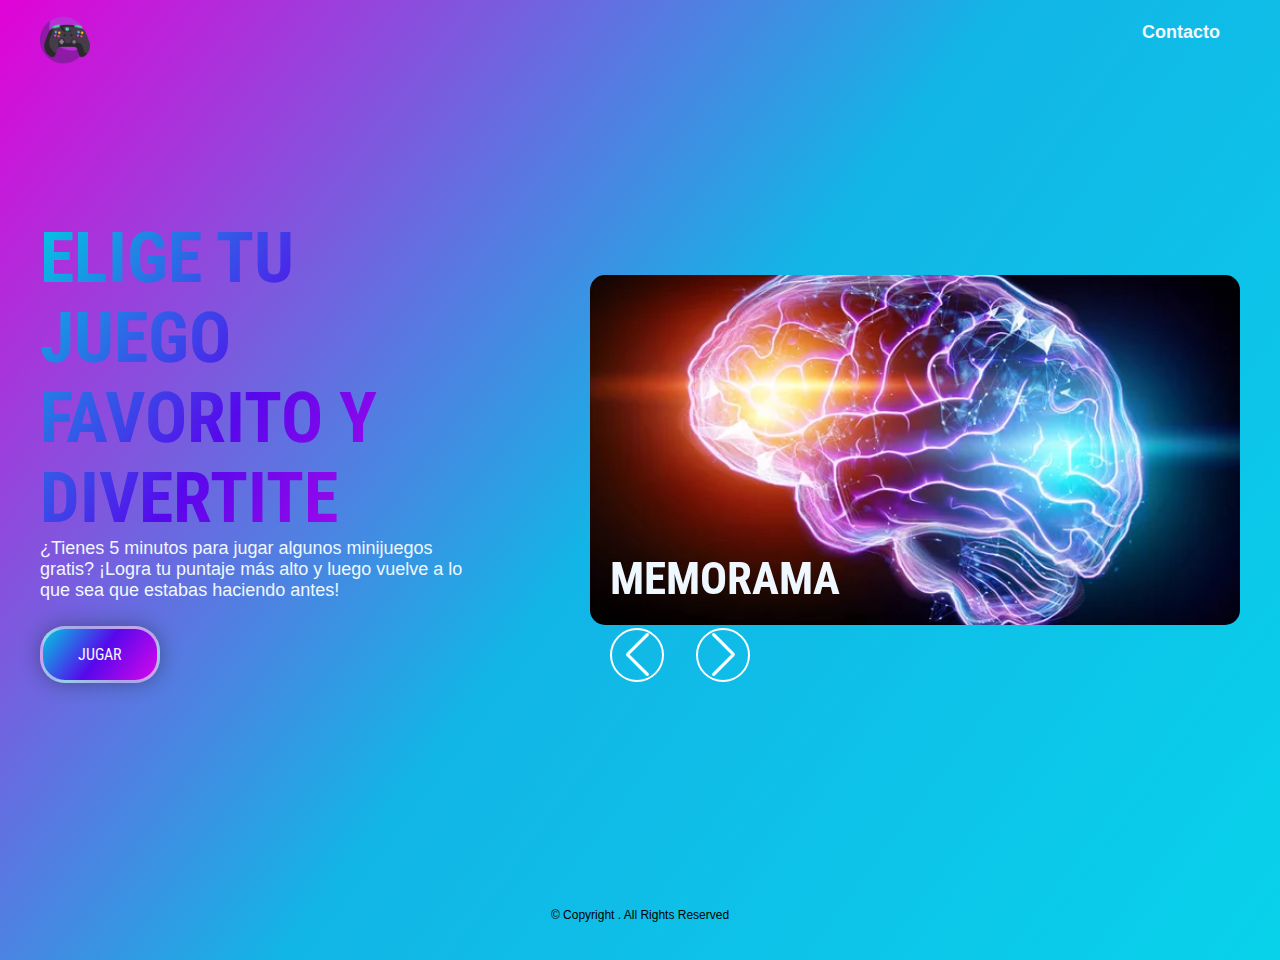
==== index.html @ 5dc05a00 "Merge pull request #13 from LucasGomezPonce/desarrollo" ====
<!DOCTYPE html>
<html lang="en">
  <head>
    <meta charset="UTF-8" />
    <meta name="viewport" content="width=device-width, initial-scale=1.0" />
    <title>Games</title>
    <link rel="stylesheet" href="static/css/styles.css" />
    <link
      rel="stylesheet"
      href="https://cdn.jsdelivr.net/npm/swiper@9/swiper-bundle.min.css"
    />
    <link
      rel="stylesheet"
      href="https://cdnjs.cloudflare.com/ajax/libs/font-awesome/6.4.0/css/all.min.css"
      integrity="sha512-iecdLmaskl7CVkqkXNQ/ZH/XLlvWZOJyj7Yy7tcenmpD1ypASozpmT/E0iPtmFIB46ZmdtAc9eNBvH0H/ZpiBw=="
      crossorigin="anonymous"
      referrerpolicy="no-referrer"
    />
  </head>

  <body class="conteiner">
    <header class="header">
      <div class="menu">
        <img class="logo" src="static/img/controlador.png" alt="" />
        <input type="checkbox" id="menu" />
        <label for="menu">
          <img class="icono-menu" src="static/img/menu-de-hamburguesas.png" />
        </label>

        <nav class="navbar">
          <ul>
            <li>
              <a href="#contact"><i></i> <span>Contacto</span></a>
            </li>
          </ul>
        </nav>
      </div>
      <div class="header-conteiner">
        <div class="header-txt">
          <h1>Elige tu juego favorito y divertite</h1>
          <p>
            ¿Tienes 5 minutos para jugar algunos minijuegos gratis? ¡Logra tu
            puntaje más alto y luego vuelve a lo que sea que estabas haciendo
            antes!
          </p>
          <a href="" class="btn-1">Jugar</a>
        </div>
      </div>

      <div class="images">
        <div class="swiper mySwiper">
          <div class="swiper-wrapper">
            <div class="swiper-slide">
              <a href="templates/juegoMemoria.html"
                ><img src="static/img/memorama.jpg" alt="" id="enlace" />
                <h3>Memorama</h3></a
              >
            </div>
            <div class="swiper-slide">
              <a href=""
                ><img src="static/img/ppt.avif" alt="" id="enlace" />
                <h3>Piedra-Papel-Tijera</h3></a
              >
            </div>
            <div class="swiper-slide">
              <a href=""
                ><img src="static/img/tateti.jpg" alt="" id="enlace" />
                <h3>TaTeTi</h3></a
              >
            </div>
          </div>
        </div>
      </div>
      <div class="rows">
        <div class="swiper-button-next"></div>
        <div class="swiper-button-prev"></div>
      </div>
    </header>

    <footer>
      <div>&copy; Copyright . All Rights Reserved</div>
    </footer>
    <script src="https://cdn.jsdelivr.net/npm/swiper@11/swiper-bundle.min.js"></script>
    <script src="static/js/index.js"></script>
  </body>
</html>
---- static/css/styles.css ----
@import url("https://fonts.googleapis.com/css2?family=Roboto+Condensed:wght@400;700&display=swap");

/*
  font-family: "Roboto Condensed", sans-serif;
*/

* {
  margin: 0;
  padding: 0;
  box-sizing: border-box;
  text-decoration: none;
  list-style: none;
}

body {
  font-family: Arial, Helvetica, sans-serif;
}
.conteiner {
  max-width: 1200px;
  margin: 0 auto;
  background: rgb(8, 210, 235);
  background: linear-gradient(
    307deg,
    rgba(8, 210, 235, 1) 0%,
    rgb(18, 181, 230) 50%,
    rgba(226, 2, 215, 1) 100%
  );
}

.header {
  background-position: center center;
  background-repeat: no-repeat;
  background-size: cover;
  display: flex;
  position: relative;
  min-height: 100vh;
  align-items: center;
}

.logo {
  margin-top: 15px;
  width: 50px;
}

.menu {
  position: absolute;
  top: 0;
  right: 0;
  left: 0;
  display: flex;
  align-items: center;
  justify-content: space-between;
}

.menu .navbar ul li {
  position: relative;
  float: left;
}

.menu .navbar ul li a {
  font-size: 18px;
  padding: 20px;
  color: aliceblue;
  display: block;
  font-weight: bold;
}

.menu .navbar ul li a:hover {
  color: rgb(240, 43, 230);
}

.icono-menu {
  width: 70px;
  padding: 10px 10px;
}

#menu {
  display: none;
}

.menu label {
  cursor: pointer;
  display: none;
}

.header-txt {
  width: 40%;
}

.header-txt h1 {
  font-size: 70px;
  line-height: 80px;
  font-weight: 700;
  text-transform: uppercase;
  background-image: linear-gradient(
    307deg,
    rgb(216, 8, 235) 0%,
    rgb(87, 8, 235) 50%,
    rgb(2, 200, 226) 100%
  );
  background-clip: text;
  -webkit-text-fill-color: transparent;
  -webkit-text-fill-color: transparent;
  font-family: "Roboto Condensed", sans-serif;
}

.header-txt p {
  font-size: 18px;
  color: aliceblue;
  font-weight: 500;
  margin-bottom: 25px;
}

.btn-1 {
  display: inline-block;
  padding: 16px 35px;
  border-radius: 25px;
  text-transform: uppercase;
  color: aliceblue;
  background-image: linear-gradient(
    307deg,
    rgb(216, 8, 235) 0%,
    rgb(87, 8, 235) 50%,
    rgb(2, 200, 226) 100%
  );
  border: 3px solid rgba(207, 231, 235, 0.7);
  box-shadow: 0 0 20px rgba(21, 29, 31, 0.4);
  font-family: "Roboto Condensed", sans-serif;
}

.btn-1:hover {
  background-image: linear-gradient(
    307deg,
    rgb(216, 8, 235, 0.8) 0%,
    rgba(133, 84, 224, 0.2) 50%,
    rgb(2, 200, 226, 0.8) 100%
  );
}

.images {
  width: 650px;
  height: 350px;
  position: absolute;
  right: 0;
}

.swiper {
  width: 100%;
  height: 100%;
}

.swiper-slide {
  display: flex;
  justify-content: center;
  align-items: center;
  position: relative;
}

.swiper-slide h3 {
  position: absolute;
  left: 20px;
  bottom: 20px;
  color: aliceblue;
  font-family: "Roboto Condensed", sans-serif;
  font-size: 45px;
  text-transform: uppercase;
}

.swiper-slide img {
  display: block;
  width: 100%;
  height: 100%;
  object-fit: cover;
  border-radius: 15px;
}

.rows {
  width: 160px;
  position: absolute;
  right: 480px;
  bottom: 250px;
}

.swiper-button-next {
  padding: 25px 25px;
  border-radius: 50%;
  border: 2px solid #fff;
  font-size: 15px;
}

.swiper-button-prev {
  padding: 25px 25px;
  border-radius: 50%;
  border: 2px solid #fff;
  font-size: 15px;
}

.swiper-button-prev::after {
  font-size: 25px;
  color: #fff;
}

.swiper-button-next::after {
  font-size: 25px;
  color: #fff;
}

footer {
  text-align: center;
  padding: 8px;
  border-radius: 8px;
  margin-bottom: 30px;
}

footer div {
  font-size: 12px;
}

footer {
  text-align: center;
  padding: 8px;
  border-radius: 8px;
  margin-bottom: 30px;
}

footer div {
  font-size: 12px;
}

/*******************/
/*Pagina responsiva*/
/*******************/

@media screen and (max-width: 1140px) {
  .menu {
    padding: 30px;
  }

  .menu label {
    display: initial;
  }

  .menu .navbar {
    position: absolute;
    top: 73%;
    left: 0;
    right: 0;
    background-color: #3f3f3f48;
    backdrop-filter: blur(5px);
    display: none;
    border-radius: 15px;
    text-align: center;
  }

  .menu .navbar ul li {
    width: 100%;
  }

  #menu:checked ~ .navbar {
    display: initial;
  }

  .header {
    padding: 80px 30px 50px 30px;
    align-items: self-start;
    flex-direction: column;
    align-items: center;
  }

  .header-txt {
    padding-top: 70px;
    text-align: center;
    width: 100%;
    margin-bottom: 30px;
  }

  .header-txt h1 {
    margin-bottom: 10px;
  }

  .images {
    position: initial;
    width: 500px;
    height: 300px;
    margin: 20px;
  }
  .rows {
    display: none;
  }

  .swiper-slide h3 {
    font-size: 35px;
  }
}

@media screen and (max-width: 580px) {
  .icono-menu {
    width: 55px;
    padding: 10px 10px;
  }
  .logo {
    width: 45px;
  }
  .header-txt h1 {
    font-size: 60px;
    line-height: 80px;
    font-weight: 700;
  }

  .header-txt p {
    font-size: 14px;
    color: aliceblue;
    font-weight: 500;
    margin-bottom: 25px;
  }

  .images {
    position: initial;
    width: 400px;
    height: 250px;
    margin: 10px;
  }

  .swiper-slide h3 {
    font-size: 25px;
  }
}
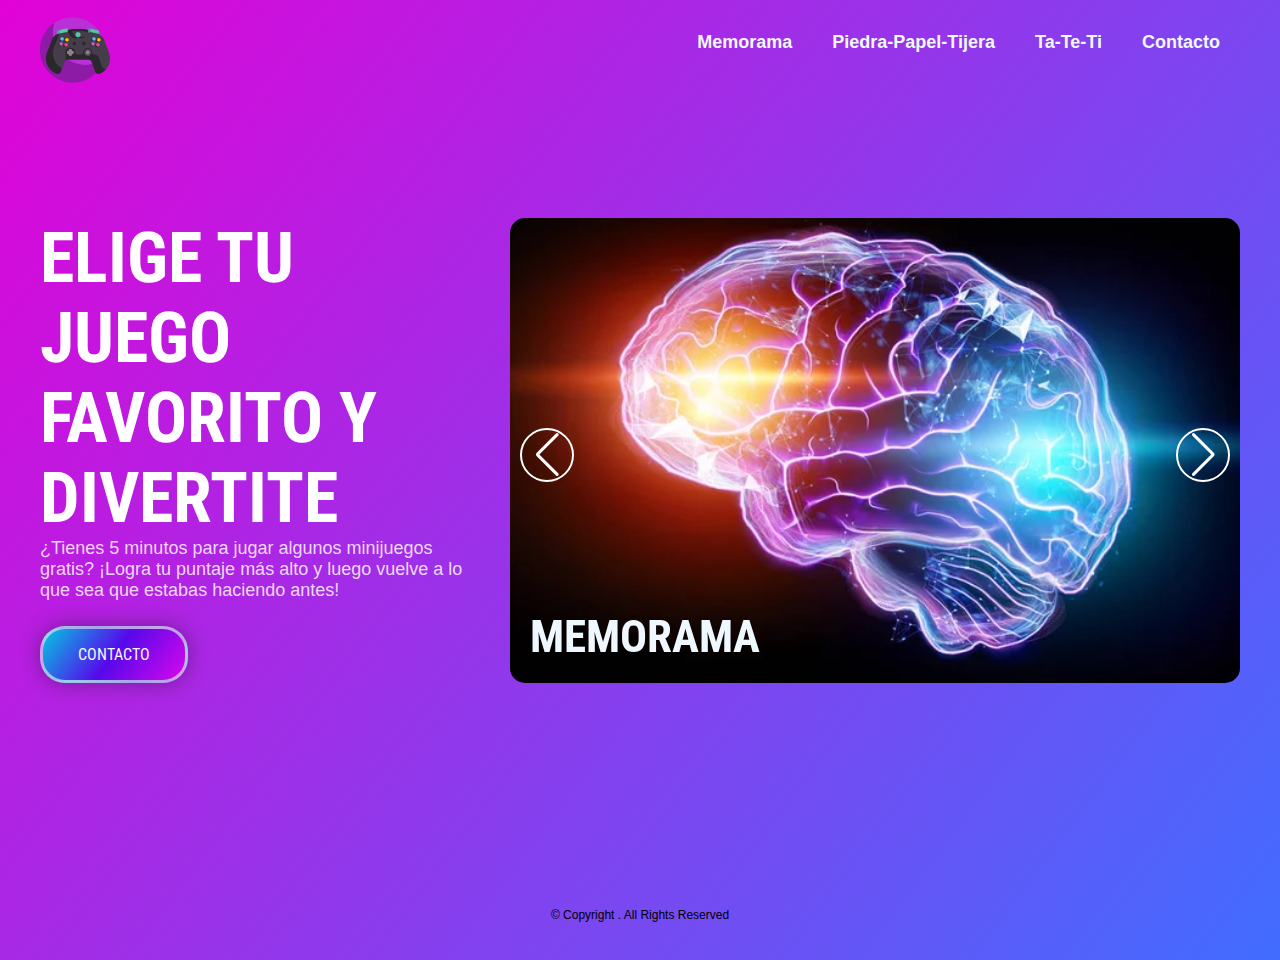
==== commit 26f545ad: "Merge pull request #16 from AlexUnju/desarrollo" ====
--- a/index.html
+++ b/index.html
@@ -18,7 +18,7 @@
     />
   </head>
 
-  <body class="conteiner">
+  <body class="container">
     <header class="header">
       <div class="menu">
         <img class="logo" src="static/img/controlador.png" alt="" />
@@ -30,20 +30,37 @@
         <nav class="navbar">
           <ul>
             <li>
+              <a href="templates/juegoMemoria.html"
+                ><i></i> <span>Memorama</span></a
+              >
+            </li>
+            <li>
+              <a href="templates/piedraPapelTijera.html"
+                ><i></i> <span>Piedra-Papel-Tijera</span></a
+              >
+            </li>
+            <li>
+              <a href="templates/tateti.html"><i></i> <span>Ta-Te-Ti</span></a>
+            </li>
+
+            <li>
               <a href="#contact"><i></i> <span>Contacto</span></a>
             </li>
           </ul>
         </nav>
       </div>
-      <div class="header-conteiner">
+
+      <div class="header-container">
         <div class="header-txt">
           <h1>Elige tu juego favorito y divertite</h1>
-          <p>
-            ¿Tienes 5 minutos para jugar algunos minijuegos gratis? ¡Logra tu
-            puntaje más alto y luego vuelve a lo que sea que estabas haciendo
-            antes!
-          </p>
-          <a href="" class="btn-1">Jugar</a>
+          <div>
+            <p>
+              ¿Tienes 5 minutos para jugar algunos minijuegos gratis? ¡Logra tu
+              puntaje más alto y luego vuelve a lo que sea que estabas haciendo
+              antes!
+            </p>
+          </div>
+          <a href="#" class="btn-1">Contacto</a>
         </div>
       </div>
 
@@ -63,18 +80,21 @@
               >
             </div>
             <div class="swiper-slide">
-              <a href=""
+              <a href="templates/tateti.html"
                 ><img src="static/img/tateti.jpg" alt="" id="enlace" />
                 <h3>TaTeTi</h3></a
               >
             </div>
           </div>
         </div>
+        <div class="rows">
+          <div class="swiper-button-next"></div>
+          <div class="swiper-button-prev"></div>
+        </div>
       </div>
-      <div class="rows">
-        <div class="swiper-button-next"></div>
-        <div class="swiper-button-prev"></div>
-      </div>
+     
+        </div>
+     
     </header>
 
     <footer>
--- a/static/css/styles.css
+++ b/static/css/styles.css
@@ -15,16 +15,18 @@
 body {
   font-family: Arial, Helvetica, sans-serif;
 }
-.conteiner {
+.container {
   max-width: 1200px;
   margin: 0 auto;
   background: rgb(8, 210, 235);
   background: linear-gradient(
     307deg,
     rgba(8, 210, 235, 1) 0%,
-    rgb(18, 181, 230) 50%,
+    rgb(65, 109, 255) 50%,
     rgba(226, 2, 215, 1) 100%
   );
+  background-size: 200% 200%;
+  animation: gradientAnimation 30s ease infinite;
 }
 
 .header {
@@ -39,7 +41,7 @@
 
 .logo {
   margin-top: 15px;
-  width: 50px;
+  width: 70px;
 }
 
 .menu {
@@ -87,26 +89,30 @@
   width: 40%;
 }
 
+@keyframes gradientAnimation {
+  0% {
+    background-position: 0% 50%;
+  }
+  50% {
+    background-position: 100% 50%;
+  }
+  100% {
+    background-position: 0% 50%;
+  }
+}
+
 .header-txt h1 {
   font-size: 70px;
   line-height: 80px;
   font-weight: 700;
   text-transform: uppercase;
-  background-image: linear-gradient(
-    307deg,
-    rgb(216, 8, 235) 0%,
-    rgb(87, 8, 235) 50%,
-    rgb(2, 200, 226) 100%
-  );
-  background-clip: text;
-  -webkit-text-fill-color: transparent;
-  -webkit-text-fill-color: transparent;
-  font-family: "Roboto Condensed", sans-serif;
+  color:#fff;
+  font-family: "Roboto Condensed", sans-serif;  
 }
 
 .header-txt p {
   font-size: 18px;
-  color: aliceblue;
+  color: rgba(255, 255, 255, 0.819);
   font-weight: 500;
   margin-bottom: 25px;
 }
@@ -124,7 +130,7 @@
     rgb(2, 200, 226) 100%
   );
   border: 3px solid rgba(207, 231, 235, 0.7);
-  box-shadow: 0 0 20px rgba(21, 29, 31, 0.4);
+  box-shadow: 0 0 20px rgba(21, 22, 31, 0.4);
   font-family: "Roboto Condensed", sans-serif;
 }
 
@@ -138,8 +144,8 @@
 }
 
 .images {
-  width: 650px;
-  height: 350px;
+  width: 730px;
+  height: 465px;
   position: absolute;
   right: 0;
 }
@@ -175,31 +181,31 @@
 }
 
 .rows {
-  width: 160px;
+  width: 100%;
+  height: 100%;
   position: absolute;
-  right: 480px;
-  bottom: 250px;
+  bottom: 0px;
+  display: flex;
+  justify-content: space-between;
+  padding: 0 100px;
+}
+
+.swiper-button-next,
+.swiper-button-prev {
+  padding: 25px;
+  border-radius: 50%;
+  font-size: 15px;
 }
 
 .swiper-button-next {
-  padding: 25px 25px;
-  border-radius: 50%;
   border: 2px solid #fff;
-  font-size: 15px;
 }
 
 .swiper-button-prev {
-  padding: 25px 25px;
-  border-radius: 50%;
-  border: 2px solid #fff;
-  font-size: 15px;
-}
-
-.swiper-button-prev::after {
-  font-size: 25px;
-  color: #fff;
-}
-
+  border: 2px solid #ffffff;
+}
+
+.swiper-button-prev::after,
 .swiper-button-next::after {
   font-size: 25px;
   color: #fff;
